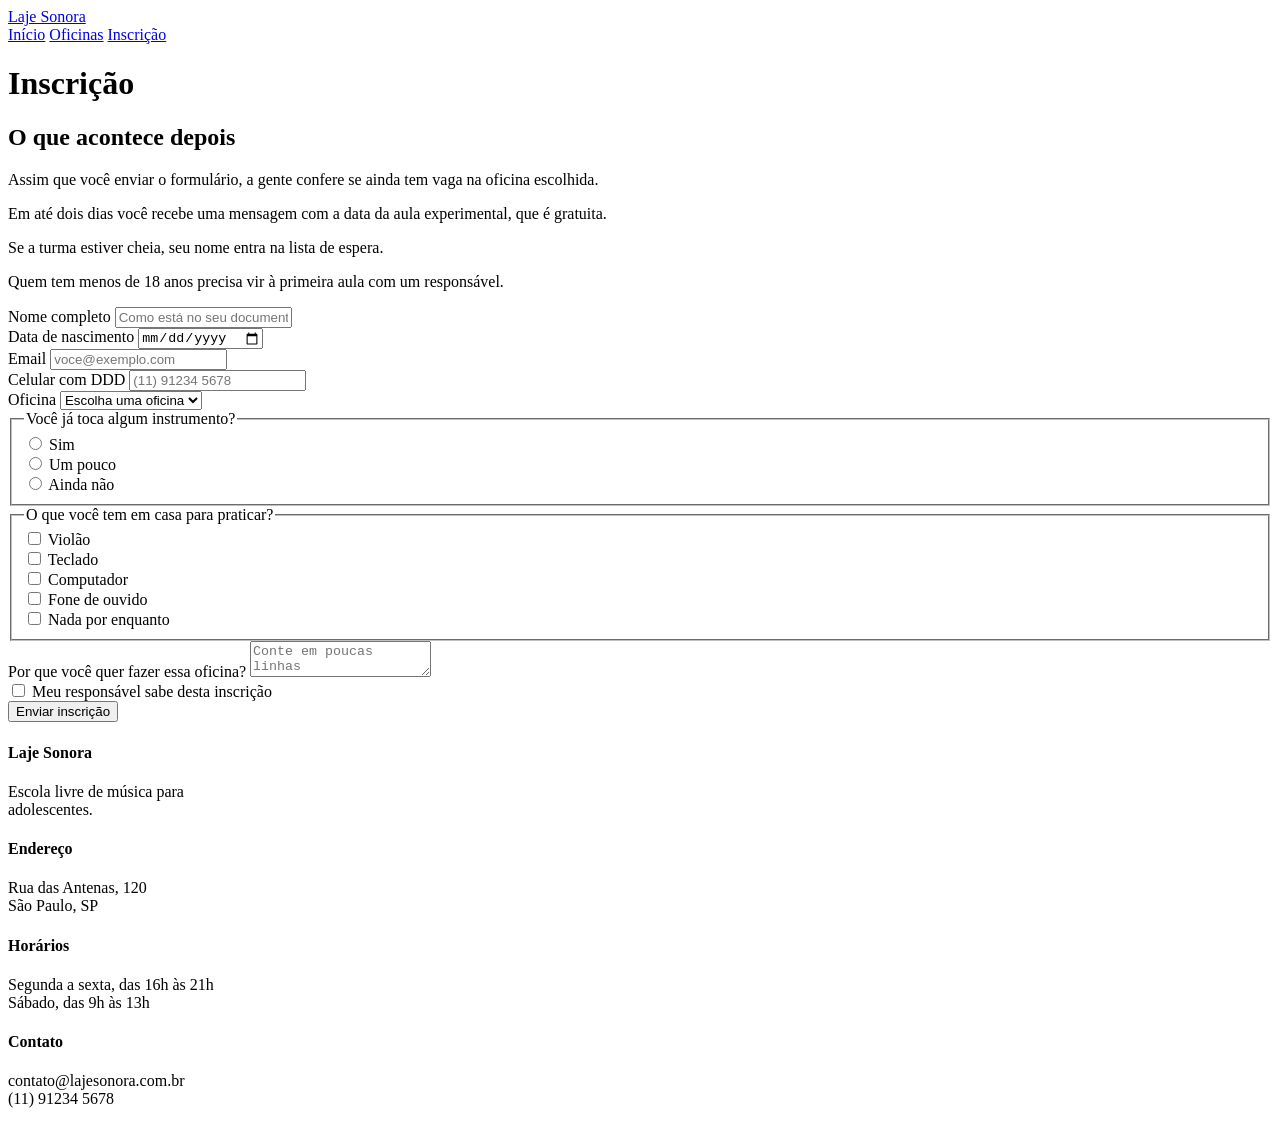
==== incricao.html @ 8dc6111a "Formulário de inscrição" ====
<!DOCTYPE html>
<html lang="pt-br">

<head>
    <meta charset="UTF-8">
    <meta name="viewport" content="width=device-width, initial-scale=1.0">

    <link rel="preconnect" href="https://fonts.googleapis.com">
    <link rel="preconnect" href="https://fonts.gstatic.com" crossorigin>

    <link
        href="https://fonts.googleapis.com/css2?family=Archivo:ital,wght@0,100..900;1,100..900&family=Big+Shoulders:opsz,wght@10..72,100..900;1,100..900&display=swap"
        rel="stylesheet">

    <link rel="stylesheet" href="inscricao.css">

    <title>Laje Sonora | Inscrição</title>
</head>

<body>

    <header class="conteudo e topo">

        <a href="index.html" class="logo">Laje Sonora</a>

        <nav class="menu">
            <a href="index.html">Início</a>
            <a href="oficinas.html">Oficinas</a>
            <a href="inscricao.html" class="atual">Inscrição</a>
        </nav>

    </header>

    <main class="conteudo">

        <h1 class="titulo-pagina">Inscrição</h1>

        <div class="inscricao">

            <section class="explicacao">

                <h2>O que acontece depois</h2>

                <p>
                    Assim que você enviar o formulário, a gente confere se ainda tem vaga na oficina escolhida.
                </p>

                <p>
                    Em até dois dias você recebe uma mensagem com a data da aula experimental, que é gratuita.
                </p>

                <p>
                    Se a turma estiver cheia, seu nome entra na lista de espera.
                </p>

                <p class="aviso">
                    Quem tem menos de 18 anos precisa vir à primeira aula com um responsável.
                </p>

            </section>

            <form class="formulario" action="#" method="post">

                <div class="linha">

                    <div class="campo">

                        <label for="nome">Nome completo</label>

                        <input
                            type="text"
                            id="nome"
                            name="nome"
                            placeholder="Como está no seu documento"
                            required>

                    </div>

                    <div class="campo">

                        <label for="nascimento">Data de nascimento</label>

                        <input
                            type="date"
                            id="nascimento"
                            name="nascimento"
                            required>

                    </div>

                </div>

                <div class="linha">

                    <div class="campo">

                        <label for="email">Email</label>

                        <input
                            type="email"
                            id="email"
                            name="email"
                            placeholder="voce@exemplo.com"
                            required>

                    </div>

                    <div class="campo">

                        <label for="telefone">Celular com DDD</label>

                        <input
                            type="tel"
                            id="telefone"
                            name="telefone"
                            placeholder="(11) 91234 5678"
                            required>

                    </div>

                </div>

                <div class="campo">

                    <label for="oficina">Oficina</label>

                    <select id="oficina" name="oficina" required>

                        <option value="">Escolha uma oficina</option>
                        <option value="violao">Violão do zero</option>
                        <option value="beats">Produção de beats</option>
                        <option value="canto">Canto em grupo</option>
                        <option value="teclado">Teclado e harmonia</option>
                        <option value="bateria">Bateria e percussão</option>
                        <option value="gravacao">Gravação no celular</option>

                    </select>

                </div>

                <fieldset class="grupo">

                    <legend>Você já toca algum instrumento?</legend>

                    <div class="opcoes">

                        <div class="opcao">

                            <input
                                type="radio"
                                id="tocaSim"
                                name="toca"
                                value="sim">

                            <label for="tocaSim">Sim</label>

                        </div>

                        <div class="opcao">

                            <input
                                type="radio"
                                id="tocaPouco"
                                name="toca"
                                value="pouco">

                            <label for="tocaPouco">Um pouco</label>

                        </div>

                        <div class="opcao">

                            <input
                                type="radio"
                                id="tocaNao"
                                name="toca"
                                value="nao">

                            <label for="tocaNao">Ainda não</label>

                        </div>

                    </div>

                </fieldset>

                <fieldset class="grupo">

                    <legend>O que você tem em casa para praticar?</legend>

                    <div class="opcoes">

                        <div class="opcao">

                            <input
                                type="checkbox"
                                id="temViolao"
                                name="tem"
                                value="violao">

                            <label for="temViolao">Violão</label>

                        </div>

                        <div class="opcao">

                            <input
                                type="checkbox"
                                id="temTeclado"
                                name="tem"
                                value="teclado">

                            <label for="temTeclado">Teclado</label>

                        </div>

                        <div class="opcao">

                            <input
                                type="checkbox"
                                id="temComputador"
                                name="tem"
                                value="computador">

                            <label for="temComputador">Computador</label>

                        </div>

                        <div class="opcao">

                            <input
                                type="checkbox"
                                id="temFone"
                                name="tem"
                                value="fone">

                            <label for="temFone">Fone de ouvido</label>

                        </div>

                        <div class="opcao">

                            <input
                                type="checkbox"
                                id="temNada"
                                name="tem"
                                value="nada">

                            <label for="temNada">Nada por enquanto</label>

                        </div>

                    </div>

                </fieldset>

                <div class="campo">

                    <label for="motivo">Por que você quer fazer essa oficina?</label>

                    <textarea
                        id="motivo"
                        name="motivo"
                        placeholder="Conte em poucas linhas"></textarea>

                </div>

                <div class="opcao">

                    <input
                        type="checkbox"
                        id="responsavel"
                        name="responsavel"
                        required>

                    <label for="responsavel">
                        Meu responsável sabe desta inscrição
                    </label>

                </div>

                <div>

                    <button class="botao" type="submit">
                        Enviar inscrição
                    </button>

                </div>

            </form>

        </div>

    </main>

    <footer class="rodapé">

        <div class="conteudo rodape-colunas">

            <div class="rodapé-coluna">
                <h4>Laje Sonora</h4>
                <p>Escola livre de música para <br> adolescentes.</p>
            </div>

            <div class="rodapé-coluna">
                <h4>Endereço</h4>
                <p>Rua das Antenas, 120 <br> São Paulo, SP</p>
            </div>

            <div class="rodapé-coluna">
                <h4>Horários</h4>
                <p>
                    Segunda a sexta, das 16h às 21h
                    <br>
                    Sábado, das 9h às 13h
                </p>
            </div>

            <div class="rodapé-coluna">
                <h4>Contato</h4>
                <p>
                    contato@lajesonora.com.br
                    <br>
                    (11) 91234 5678
                </p>
            </div>

        </div>

    </footer>

</body>
</html>
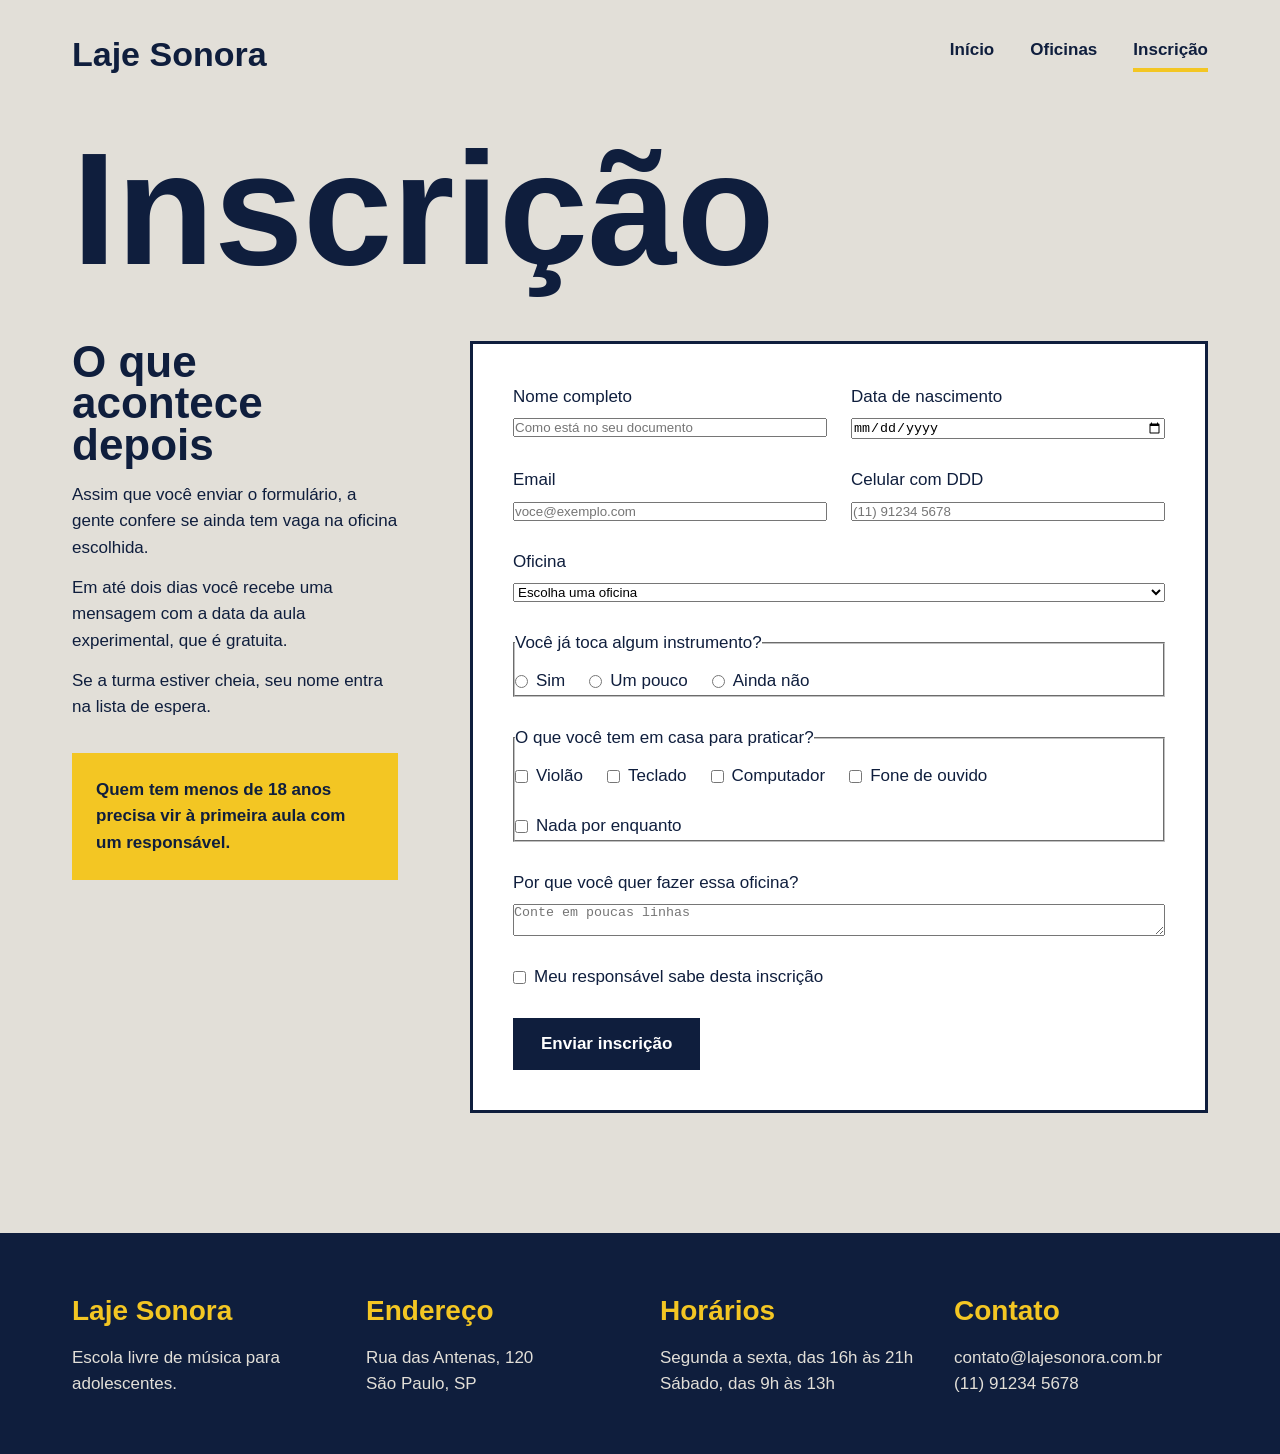
==== commit e009011e: "Layout do formulário com flex" ====
--- a/incricao.html
+++ b/incricao.html
@@ -13,7 +13,7 @@
         href="https://fonts.googleapis.com/css2?family=Archivo:ital,wght@0,100..900;1,100..900&family=Big+Shoulders:opsz,wght@10..72,100..900;1,100..900&display=swap"
         rel="stylesheet">
 
-    <link rel="stylesheet" href="inscricao.css">
+    <link rel="stylesheet" href="incricao.css">
 
     <title>Laje Sonora | Inscrição</title>
 </head>
--- a/incricao.css
+++ b/incricao.css
@@ -0,0 +1,186 @@
+
+* {
+    box-sizing: border-box;
+    margin: 0;
+    padding: 0;
+}
+
+:root {
+    --concreto: #E2DFD8;
+    --concreto-escuro: #CBC7BE;
+    --tinta: #0F1E3D;
+    --caixa-dagua: #1F5FBF;
+    --fita: #F3C623;
+    --branco: #FFFFFF;
+
+    --fonte-cartaz: "Big Shoulders", "Arial Narrow", sans-serif;
+    --fonte-texto: "Archivo", Arial, sans-serif;
+}
+
+a {
+    color: inherit;
+}
+
+body {
+    background: var(--concreto);
+    color: var(--tinta);
+    font-family: var(--fonte-texto);
+    font-size: 17px;
+    line-height: 1.55;
+}
+
+h1, h2, h3 {
+    font-family: var(--fonte-cartaz);
+    font-weight: 900;
+    line-height: 0.95;
+}
+
+.conteudo {
+    max-width: 1200px;
+    margin-inline: auto;
+    padding-inline: 32px;
+}
+
+.topo {
+    padding-block: 28px;
+    display: flex;
+    justify-content: space-between;
+    align-items: center;
+}
+
+.logo {
+    font-family: var(--fonte-cartaz);
+    font-size: 34px;
+    font-weight: 900;
+    text-decoration: none;
+}
+
+.menu {
+    display: flex;
+    gap: 36px;
+}
+
+.menu a {
+    font-weight: 600;
+    text-decoration: none;
+    padding-bottom: 4px;
+    border-bottom: 4px solid transparent;
+}
+
+.menu a:hover {
+    border-bottom-color: var(--tinta);
+}
+
+.menu a.atual {
+    border-bottom-color: var(--fita);
+}
+
+.botao {
+    background: var(--tinta);
+    color: var(--branco);
+    font-weight: 700;
+    text-decoration: none;
+    padding: 16px 28px;
+    border: none;
+    font-size: 17px;
+    font-family: var(--fonte-texto);
+    cursor: pointer;
+}
+
+.botao:hover {
+    background: var(--caixa-dagua);
+}
+
+.rodapé {
+    margin-top: 120px;
+    background-color: var(--tinta);
+    color: var(--concreto);
+    padding-block: 56px;
+}
+
+.rodape-colunas {
+    display: flex;
+    gap: 40px;
+}
+
+.rodapé-coluna {
+    flex: 1;
+}
+
+.rodapé h4 {
+    font-family: var(--fonte-cartaz);
+    font-size: 28px;
+    color: var(--fita);
+    margin-bottom: 12px;
+}
+
+.titulo-pagina {
+    font-size: 160px;
+    margin-top: 24px;
+}
+
+/* INSCRIÇÃO */
+
+.inscricao {
+    margin-top: 56px;
+    display: flex;
+    gap: 72px;
+}
+
+.explicacao {
+    flex: 1;
+}
+
+.explicacao h2 {
+    font-size: 44px;
+    margin-bottom: 16px;
+}
+
+.explicacao p + p {
+    margin-top: 14px;
+}
+
+.explicacao .aviso {
+    margin-top: 32px;
+    padding: 24px;
+    background-color: var(--fita);
+    font-weight: 600;
+}
+
+.formulario {
+    background-color: var(--branco);
+    border: 3px solid var(--tinta);
+    padding: 40px;
+    flex: 2;
+    display: flex;
+    flex-direction: column;
+    gap: 28px;
+}
+
+.linha {
+    display: flex;
+    gap: 24px;
+}
+
+.campo {
+    flex: 1;
+    display: flex;
+    flex-direction: column;
+    gap: 8px;
+}
+
+.grupo legend {
+    margin-bottom: 12px;
+}
+
+.opcoes {
+    display: flex;
+    flex-wrap: wrap;
+    gap: 24px;
+}
+
+.opcao {
+    display: flex;
+    align-items: center;
+    gap: 8px;
+}
